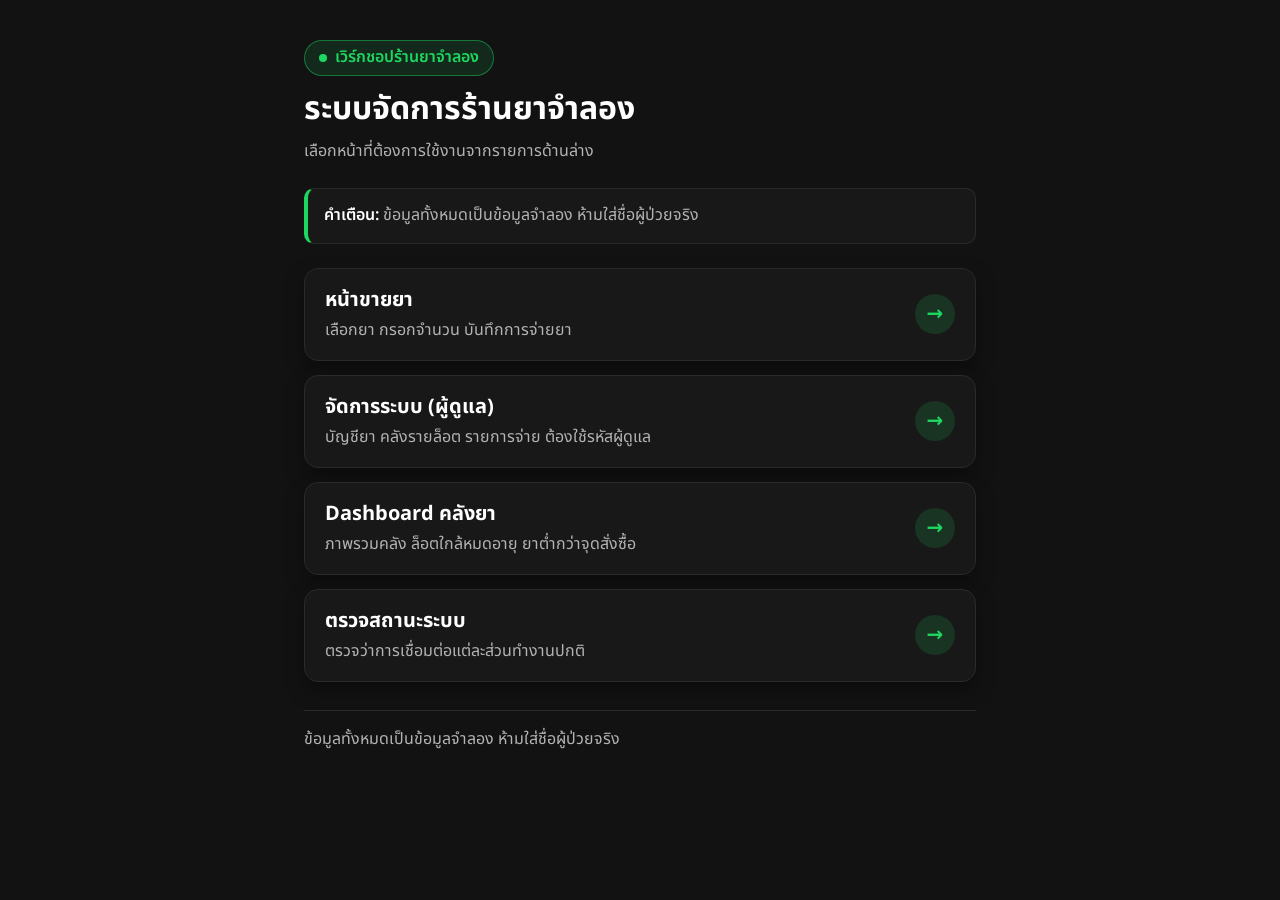
==== index.html @ 88358f25 "Add index, pos and admin pages for activity #4 index.html: home page with link array (pos, admin, da" ====
<!DOCTYPE html>
<html lang="th">
<head>
<meta charset="utf-8">
<meta name="viewport" content="width=device-width, initial-scale=1">
<title>ระบบร้านยาจำลอง · หน้าแรก</title>
<link rel="preconnect" href="https://fonts.googleapis.com">
<link rel="preconnect" href="https://fonts.gstatic.com" crossorigin>
<link href="https://fonts.googleapis.com/css2?family=Noto+Sans+Thai:wght@400;500;600;700&display=swap" rel="stylesheet">
<style>
  :root {
    --bg: #121212;
    --card: #181818;
    --card-hover: #222222;
    --sub: #1f1f1f;
    --line: #2a2a2a;
    --border: #383838;
    --text: #ffffff;
    --muted: #b3b3b3;
    --accent: #1ed760;
    --radius: 14px;
    --pill: 9999px;
    --shadow: 0 8px 20px rgba(0, 0, 0, 0.35);
  }

  * { box-sizing: border-box; }
  html, body { margin: 0; min-height: 100%; }

  body {
    background: var(--bg);
    color: var(--text);
    font-family: 'Noto Sans Thai', system-ui, sans-serif;
    font-size: 16px;
    line-height: 1.6;
  }

  .wrap {
    max-width: 720px;
    margin: 0 auto;
    padding: 28px 18px 48px;
  }

  header.hero {
    margin-bottom: 24px;
  }

  .eyebrow {
    display: inline-flex;
    align-items: center;
    gap: 8px;
    padding: 4px 14px;
    border-radius: var(--pill);
    background: rgba(30, 215, 96, 0.12);
    border: 1px solid rgba(30, 215, 96, 0.45);
    color: var(--accent);
    font-size: 16px;
    font-weight: 600;
    margin: 0 0 12px;
  }

  .eyebrow::before {
    content: "";
    width: 8px;
    height: 8px;
    border-radius: 50%;
    background: var(--accent);
  }

  h1 {
    margin: 0 0 8px;
    font-size: 28px;
    font-weight: 700;
    line-height: 1.35;
  }

  .subtitle {
    margin: 0;
    color: var(--muted);
    font-size: 16px;
  }

  .notice {
    margin: 18px 0 24px;
    padding: 14px 16px;
    background: var(--card);
    border: 1px solid var(--line);
    border-left: 4px solid var(--accent);
    border-radius: 10px;
    color: var(--muted);
    font-size: 16px;
  }

  .notice strong {
    color: var(--text);
    font-weight: 600;
  }

  nav.menu-list {
    display: flex;
    flex-direction: column;
    gap: 14px;
  }

  a.nav-btn {
    display: flex;
    align-items: center;
    justify-content: space-between;
    gap: 16px;
    min-height: 84px;
    padding: 18px 20px;
    background: var(--card);
    color: var(--text);
    text-decoration: none;
    border: 1px solid var(--line);
    border-radius: var(--radius);
    box-shadow: var(--shadow);
    transition: background-color 0.14s ease, border-color 0.14s ease, transform 0.08s ease;
  }

  a.nav-btn:hover {
    background: var(--card-hover);
    border-color: var(--accent);
  }

  a.nav-btn:active {
    transform: scale(0.99);
  }

  a.nav-btn:focus-visible {
    outline: 3px solid var(--accent);
    outline-offset: 3px;
    border-color: var(--accent);
    background: var(--card-hover);
  }

  .nav-text {
    display: flex;
    flex-direction: column;
    gap: 4px;
    min-width: 0;
  }

  .nav-title {
    font-size: 20px;
    font-weight: 700;
    line-height: 1.35;
    color: var(--text);
  }

  .nav-desc {
    font-size: 16px;
    color: var(--muted);
    line-height: 1.5;
  }

  .nav-arrow {
    flex-shrink: 0;
    display: inline-flex;
    align-items: center;
    justify-content: center;
    width: 40px;
    height: 40px;
    border-radius: var(--pill);
    background: rgba(30, 215, 96, 0.14);
    color: var(--accent);
    font-size: 20px;
    font-weight: 700;
    transition: background-color 0.14s ease, color 0.14s ease;
  }

  a.nav-btn:hover .nav-arrow,
  a.nav-btn:focus-visible .nav-arrow {
    background: var(--accent);
    color: #000000;
  }

  footer.foot {
    margin-top: 28px;
    padding-top: 16px;
    border-top: 1px solid var(--line);
    color: var(--muted);
    font-size: 16px;
  }

  @media (min-width: 640px) {
    .wrap { padding: 40px 24px 56px; }
    h1 { font-size: 32px; }
  }
</style>
</head>
<body>
  <main class="wrap">
    <header class="hero">
      <p class="eyebrow">เวิร์กชอปร้านยาจำลอง</p>
      <h1>ระบบจัดการร้านยาจำลอง</h1>
      <p class="subtitle">เลือกหน้าที่ต้องการใช้งานจากรายการด้านล่าง</p>
    </header>

    <p class="notice" role="note">
      <strong>คำเตือน:</strong> ข้อมูลทั้งหมดเป็นข้อมูลจำลอง ห้ามใส่ชื่อผู้ป่วยจริง
    </p>

    <nav id="menu" class="menu-list" aria-label="เมนูหลักของระบบร้านยา"></nav>

    <footer class="foot">
      ข้อมูลทั้งหมดเป็นข้อมูลจำลอง ห้ามใส่ชื่อผู้ป่วยจริง
    </footer>
  </main>

<script>
'use strict';

/* รายการปุ่มลิงก์หลักของระบบ — เพิ่มหรือลบหน้าได้ด้วยการแก้หนึ่งบรรทัด */
const LINKS = [
  { href: 'pos.html', title: 'หน้าขายยา', desc: 'เลือกยา กรอกจำนวน บันทึกการจ่ายยา' },
  { href: 'admin.html', title: 'จัดการระบบ (ผู้ดูแล)', desc: 'บัญชียา คลังรายล็อต รายการจ่าย ต้องใช้รหัสผู้ดูแล' },
  { href: 'dashboard.html', title: 'Dashboard คลังยา', desc: 'ภาพรวมคลัง ล็อตใกล้หมดอายุ ยาต่ำกว่าจุดสั่งซื้อ' },
  { href: 'status.html', title: 'ตรวจสถานะระบบ', desc: 'ตรวจว่าการเชื่อมต่อแต่ละส่วนทำงานปกติ' },
];

/* สร้างปุ่มลิงก์จากอาร์เรย์ LINKS ด้วย createElement และ textContent */
function renderMenu() {
  const menu = document.getElementById('menu');
  const fragment = document.createDocumentFragment();

  for (const item of LINKS) {
    const link = document.createElement('a');
    link.className = 'nav-btn';
    link.href = item.href;

    const textBox = document.createElement('span');
    textBox.className = 'nav-text';

    const title = document.createElement('span');
    title.className = 'nav-title';
    title.textContent = item.title;

    const desc = document.createElement('span');
    desc.className = 'nav-desc';
    desc.textContent = item.desc;

    const arrow = document.createElement('span');
    arrow.className = 'nav-arrow';
    arrow.setAttribute('aria-hidden', 'true');
    arrow.textContent = '→';

    textBox.append(title, desc);
    link.append(textBox, arrow);
    fragment.append(link);
  }

  menu.replaceChildren(fragment);
}

renderMenu();
</script>
</body>
</html>
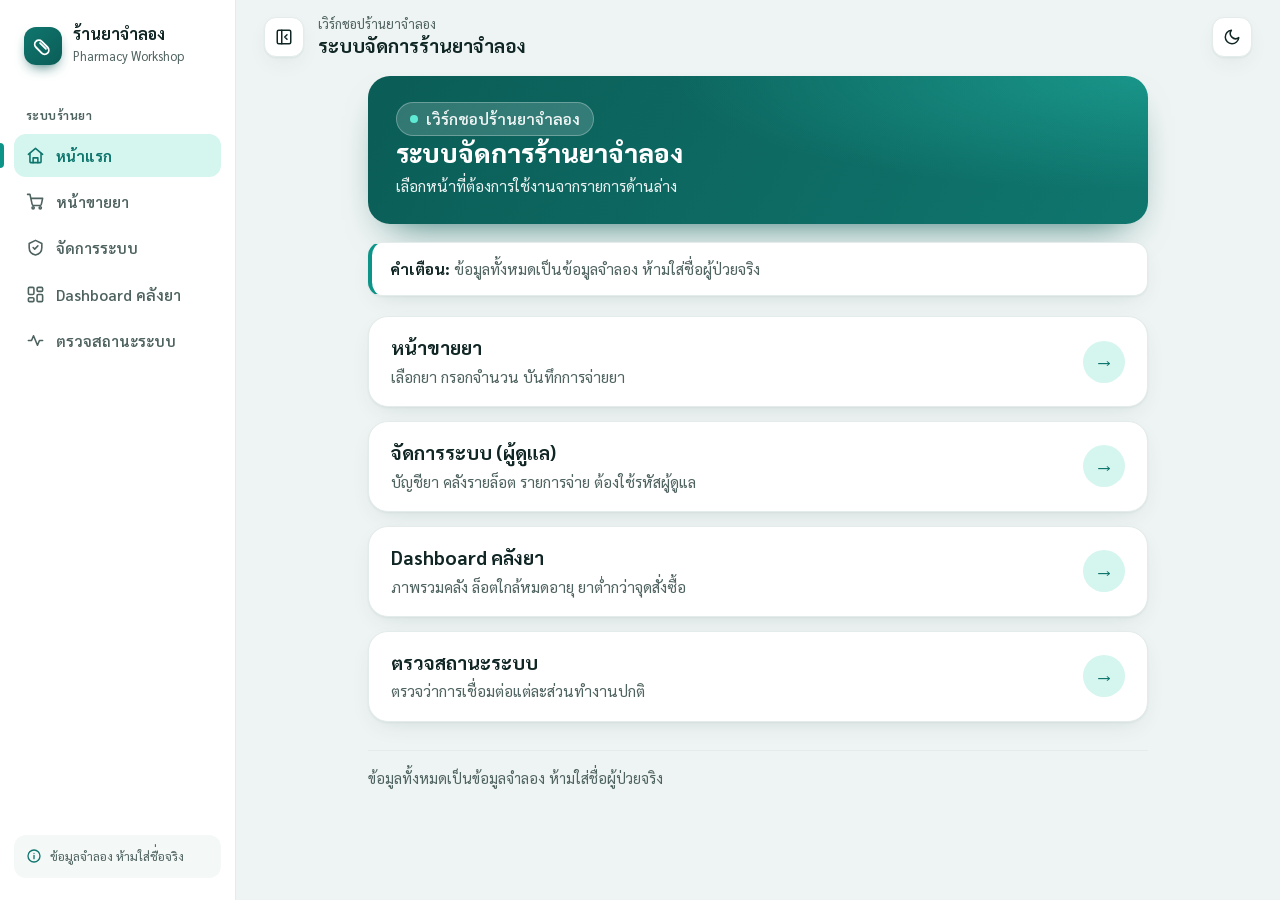
==== commit 966f89fe: "Unify all pages with the dashboard UI Shared assets/app-shell.css and app-shell.js (teal theme, side" ====
--- a/index.html
+++ b/index.html
@@ -6,54 +6,25 @@
 <title>ระบบร้านยาจำลอง · หน้าแรก</title>
 <link rel="preconnect" href="https://fonts.googleapis.com">
 <link rel="preconnect" href="https://fonts.gstatic.com" crossorigin>
-<link href="https://fonts.googleapis.com/css2?family=Noto+Sans+Thai:wght@400;500;600;700&display=swap" rel="stylesheet">
+<link href="https://fonts.googleapis.com/css2?family=Sarabun:wght@400;500;600;700;800&display=swap" rel="stylesheet">
+<link rel="stylesheet" href="assets/app-shell.css">
 <style>
-  :root {
-    --bg: #121212;
-    --card: #181818;
-    --card-hover: #222222;
-    --sub: #1f1f1f;
-    --line: #2a2a2a;
-    --border: #383838;
-    --text: #ffffff;
-    --muted: #b3b3b3;
-    --accent: #1ed760;
-    --radius: 14px;
-    --pill: 9999px;
-    --shadow: 0 8px 20px rgba(0, 0, 0, 0.35);
-  }
-
-  * { box-sizing: border-box; }
-  html, body { margin: 0; min-height: 100%; }
-
-  body {
-    background: var(--bg);
-    color: var(--text);
-    font-family: 'Noto Sans Thai', system-ui, sans-serif;
-    font-size: 16px;
-    line-height: 1.6;
-  }
-
   .wrap {
-    max-width: 720px;
+    max-width: 780px;
     margin: 0 auto;
-    padding: 28px 18px 48px;
-  }
-
-  header.hero {
-    margin-bottom: 24px;
+    padding: 4px 0 32px;
   }
 
   .eyebrow {
     display: inline-flex;
     align-items: center;
     gap: 8px;
-    padding: 4px 14px;
-    border-radius: var(--pill);
-    background: rgba(30, 215, 96, 0.12);
-    border: 1px solid rgba(30, 215, 96, 0.45);
-    color: var(--accent);
-    font-size: 16px;
+    padding: 4px 13px;
+    border-radius: 999px;
+    background: rgba(255, 255, 255, 0.16);
+    border: 1px solid rgba(255, 255, 255, 0.28);
+    color: #ffffff;
+    font-size: 14px;
     font-weight: 600;
     margin: 0 0 12px;
   }
@@ -63,36 +34,24 @@
     width: 8px;
     height: 8px;
     border-radius: 50%;
-    background: var(--accent);
-  }
-
-  h1 {
-    margin: 0 0 8px;
-    font-size: 28px;
-    font-weight: 700;
-    line-height: 1.35;
-  }
-
-  .subtitle {
-    margin: 0;
-    color: var(--muted);
-    font-size: 16px;
+    background: #5eead4;
   }
 
   .notice {
-    margin: 18px 0 24px;
-    padding: 14px 16px;
-    background: var(--card);
-    border: 1px solid var(--line);
-    border-left: 4px solid var(--accent);
-    border-radius: 10px;
-    color: var(--muted);
-    font-size: 16px;
+    margin: 0 0 20px;
+    padding: 14px 18px;
+    background: var(--surface);
+    border: 1px solid var(--border);
+    border-left: 4px solid var(--primary);
+    border-radius: 14px;
+    box-shadow: var(--shadow);
+    color: var(--text-2);
+    font-size: 15.5px;
   }
 
   .notice strong {
     color: var(--text);
-    font-weight: 600;
+    font-weight: 700;
   }
 
   nav.menu-list {
@@ -107,30 +66,30 @@
     justify-content: space-between;
     gap: 16px;
     min-height: 84px;
-    padding: 18px 20px;
-    background: var(--card);
+    padding: 18px 22px;
+    background: var(--surface);
     color: var(--text);
     text-decoration: none;
-    border: 1px solid var(--line);
-    border-radius: var(--radius);
+    border: 1px solid var(--border);
+    border-radius: 20px;
     box-shadow: var(--shadow);
-    transition: background-color 0.14s ease, border-color 0.14s ease, transform 0.08s ease;
+    transition: background-color 0.15s ease, border-color 0.15s ease, box-shadow 0.2s ease, transform 0.15s ease;
   }
 
   a.nav-btn:hover {
-    background: var(--card-hover);
-    border-color: var(--accent);
+    border-color: var(--primary);
+    box-shadow: var(--shadow-hover);
+    transform: translateY(-2px);
   }
 
   a.nav-btn:active {
-    transform: scale(0.99);
+    transform: translateY(0);
   }
 
   a.nav-btn:focus-visible {
-    outline: 3px solid var(--accent);
-    outline-offset: 3px;
-    border-color: var(--accent);
-    background: var(--card-hover);
+    outline: 2px solid var(--primary);
+    outline-offset: 2px;
+    border-color: var(--primary);
   }
 
   .nav-text {
@@ -141,15 +100,15 @@
   }
 
   .nav-title {
-    font-size: 20px;
+    font-size: 19px;
     font-weight: 700;
     line-height: 1.35;
     color: var(--text);
   }
 
   .nav-desc {
-    font-size: 16px;
-    color: var(--muted);
+    font-size: 15.5px;
+    color: var(--text-2);
     line-height: 1.5;
   }
 
@@ -158,54 +117,51 @@
     display: inline-flex;
     align-items: center;
     justify-content: center;
-    width: 40px;
-    height: 40px;
-    border-radius: var(--pill);
-    background: rgba(30, 215, 96, 0.14);
-    color: var(--accent);
+    width: 42px;
+    height: 42px;
+    border-radius: 999px;
+    background: var(--primary-soft);
+    color: var(--primary-text);
     font-size: 20px;
     font-weight: 700;
-    transition: background-color 0.14s ease, color 0.14s ease;
+    transition: background-color 0.15s ease, color 0.15s ease;
   }
 
   a.nav-btn:hover .nav-arrow,
   a.nav-btn:focus-visible .nav-arrow {
-    background: var(--accent);
-    color: #000000;
+    background: var(--btn-primary-bg);
+    color: var(--btn-primary-text);
   }
 
   footer.foot {
     margin-top: 28px;
     padding-top: 16px;
-    border-top: 1px solid var(--line);
-    color: var(--muted);
-    font-size: 16px;
-  }
-
-  @media (min-width: 640px) {
-    .wrap { padding: 40px 24px 56px; }
-    h1 { font-size: 32px; }
+    border-top: 1px solid var(--border);
+    color: var(--text-2);
+    font-size: 14.5px;
   }
 </style>
 </head>
-<body>
-  <main class="wrap">
-    <header class="hero">
+<body data-shell-title="ระบบจัดการร้านยาจำลอง" data-shell-crumb="เวิร์กชอปร้านยาจำลอง">
+  <main class="wrap" data-shell-content>
+    <header class="hero rise">
       <p class="eyebrow">เวิร์กชอปร้านยาจำลอง</p>
-      <h1>ระบบจัดการร้านยาจำลอง</h1>
+      <h2>ระบบจัดการร้านยาจำลอง</h2>
       <p class="subtitle">เลือกหน้าที่ต้องการใช้งานจากรายการด้านล่าง</p>
     </header>
 
-    <p class="notice" role="note">
+    <p class="notice rise" style="--d:60ms" role="note">
       <strong>คำเตือน:</strong> ข้อมูลทั้งหมดเป็นข้อมูลจำลอง ห้ามใส่ชื่อผู้ป่วยจริง
     </p>
 
-    <nav id="menu" class="menu-list" aria-label="เมนูหลักของระบบร้านยา"></nav>
+    <nav id="menu" class="menu-list rise" style="--d:120ms" aria-label="เมนูหลักของระบบร้านยา"></nav>
 
     <footer class="foot">
       ข้อมูลทั้งหมดเป็นข้อมูลจำลอง ห้ามใส่ชื่อผู้ป่วยจริง
     </footer>
   </main>
+
+<script src="assets/app-shell.js"></script>
 
 <script>
 'use strict';
--- a/assets/app-shell.css
+++ b/assets/app-shell.css
@@ -0,0 +1,560 @@
+/* =====================================================================
+   App Shell กลางของระบบร้านยาจำลอง (ต้นแบบจาก dashboard.html)
+   รองรับโหมดสว่างและโหมดมืด [data-theme="dark"] ผ่านเกณฑ์ WCAG AA
+   ===================================================================== */
+
+/* ===================== ตัวแปรสี (โหมดสว่าง) ===================== */
+:root {
+  --bg: #eef4f3;
+  --surface: #ffffff;
+  --surface-2: #f4f8f7;
+  --border: #e3ecea;
+  --input-border: #c5d6d3;
+  --text: #102624;
+  --text-2: #4e625f;
+  --primary: #0d9488;
+  --primary-2: #2dd4bf;
+  --primary-soft: #d5f5ef;
+  --primary-text: #0f766e;
+  --btn-primary-bg: #0f766e;
+  --btn-primary-hover: #0b5d57;
+  --btn-primary-text: #ffffff;
+  --track: #e8efee;
+  --danger: #b91c1c;
+  --danger-soft: #fee2e2;
+  --ok: #047857;
+  --ok-soft: #d1fae5;
+  --warn: #9a4708;
+  --warn-soft: #fef3c7;
+  --bad: #b91c1c;
+  --bad-soft: #fee2e2;
+  --info: #0369a1;
+  --info-soft: #e0f2fe;
+  --hero-1: #0b5d57;
+  --hero-2: #0f766e;
+  --hero-3: #2dd4bf;
+  --shadow: 0 1px 2px rgba(15, 60, 55, .05), 0 8px 24px -8px rgba(15, 60, 55, .12);
+  --shadow-hover: 0 2px 4px rgba(15, 60, 55, .06), 0 14px 32px -10px rgba(15, 60, 55, .22);
+  --k1: #d5f5ef; --k1i: #0f766e;
+  --k2: #dbeefe; --k2i: #0369a1;
+  --k3: #fdf0c8; --k3i: #9a4708;
+  --k4: #ece8fe; --k4i: #6d28d9;
+  color-scheme: light;
+}
+
+/* ===================== ตัวแปรสี (โหมดมืด) ===================== */
+:root[data-theme="dark"] {
+  --bg: #08100f;
+  --surface: #111c1b;
+  --surface-2: #162423;
+  --border: #213432;
+  --input-border: #304b48;
+  --text: #e7f2f0;
+  --text-2: #9ab2ae;
+  --primary: #2dd4bf;
+  --primary-2: #0f766e;
+  --primary-soft: #123f3b;
+  --primary-text: #5eead4;
+  --btn-primary-bg: #2dd4bf;
+  --btn-primary-hover: #5eead4;
+  --btn-primary-text: #06211e;
+  --track: #1c2e2c;
+  --danger: #fca5a5;
+  --danger-soft: #3b1414;
+  --ok: #6ee7b7;
+  --ok-soft: #0c3326;
+  --warn: #fcd34d;
+  --warn-soft: #3d2c08;
+  --bad: #fca5a5;
+  --bad-soft: #3b1414;
+  --info: #7dd3fc;
+  --info-soft: #0c3550;
+  --hero-1: #063b37;
+  --hero-2: #0b5e57;
+  --hero-3: #14b8a6;
+  --shadow: 0 1px 2px rgba(0, 0, 0, .35);
+  --shadow-hover: 0 8px 24px -8px rgba(0, 0, 0, .6);
+  --k1: #123f3b; --k1i: #5eead4;
+  --k2: #0c3550; --k2i: #7dd3fc;
+  --k3: #43300d; --k3i: #fcd34d;
+  --k4: #2c2056; --k4i: #c4b5fd;
+  color-scheme: dark;
+}
+
+/* ===================== พื้นฐาน ===================== */
+* { box-sizing: border-box; }
+html, body { margin: 0; min-height: 100%; }
+html { scroll-behavior: smooth; }
+body {
+  font-family: "Sarabun", system-ui, -apple-system, sans-serif;
+  background: var(--bg);
+  color: var(--text);
+  font-size: 16px;
+  line-height: 1.55;
+}
+button, input, select, textarea { font: inherit; color: inherit; }
+[hidden] { display: none !important; }
+.num { font-variant-numeric: tabular-nums; }
+
+@keyframes rise {
+  from { opacity: 0; transform: translateY(12px); }
+  to { opacity: 1; transform: none; }
+}
+.rise { animation: rise .45s cubic-bezier(.2, .7, .2, 1) both; animation-delay: var(--d, 0ms); }
+@media (prefers-reduced-motion: reduce) {
+  .rise { animation: none; }
+  html { scroll-behavior: auto; }
+}
+
+/* ===================== โครงหน้า: sidebar + เนื้อหา ===================== */
+.app {
+  display: grid;
+  grid-template-columns: 236px 1fr;
+  min-height: 100vh;
+  transition: grid-template-columns .25s cubic-bezier(.2, .7, .2, 1);
+}
+
+.sidebar {
+  background: var(--surface);
+  border-right: 1px solid var(--border);
+  padding: 22px 14px;
+  position: sticky;
+  top: 0;
+  height: 100vh;
+  display: flex;
+  flex-direction: column;
+  gap: 3px;
+  overflow-x: hidden;
+  overflow-y: auto;
+}
+
+.brand {
+  display: flex;
+  align-items: center;
+  gap: 11px;
+  padding: 2px 10px 22px;
+  white-space: nowrap;
+  text-decoration: none;
+  color: inherit;
+}
+.brand b { display: block; font-size: 16px; line-height: 1.2; color: var(--text); }
+.brand span { font-size: 12.5px; color: var(--text-2); }
+.brand-icon {
+  width: 38px;
+  height: 38px;
+  border-radius: 12px;
+  flex: none;
+  background: linear-gradient(135deg, var(--hero-2), var(--hero-1));
+  color: #ffffff;
+  display: grid;
+  place-items: center;
+  box-shadow: 0 6px 14px -6px var(--hero-1);
+}
+.brand-icon svg { width: 20px; height: 20px; }
+
+.nav-label {
+  font-size: 11.5px;
+  letter-spacing: .04em;
+  color: var(--text-2);
+  padding: 14px 12px 6px;
+  font-weight: 700;
+}
+
+.nav-link {
+  display: flex;
+  align-items: center;
+  gap: 11px;
+  padding: 10px 12px;
+  border-radius: 12px;
+  color: var(--text-2);
+  text-decoration: none;
+  font-weight: 600;
+  font-size: 15px;
+  position: relative;
+  white-space: nowrap;
+  transition: background .15s, color .15s;
+}
+.nav-link:hover { background: var(--surface-2); color: var(--text); }
+.nav-link:focus-visible { outline: 2px solid var(--primary); outline-offset: 1px; }
+.nav-link.active {
+  background: var(--primary-soft);
+  color: var(--primary-text);
+  font-weight: 700;
+}
+.nav-link.active::before {
+  content: "";
+  position: absolute;
+  left: -14px;
+  top: 9px;
+  bottom: 9px;
+  width: 4px;
+  border-radius: 0 4px 4px 0;
+  background: var(--primary);
+}
+.nav-link svg { width: 19px; height: 19px; flex: none; }
+
+.sidebar-foot {
+  margin-top: auto;
+  font-size: 12.5px;
+  color: var(--text-2);
+  display: flex;
+  gap: 8px;
+  align-items: center;
+  padding: 12px;
+  border-radius: 12px;
+  background: var(--surface-2);
+  white-space: nowrap;
+}
+.sidebar-foot svg { width: 16px; height: 16px; flex: none; color: var(--primary-text); }
+
+.main {
+  min-width: 0;
+  padding: 0 28px 48px;
+}
+
+/* ===================== แถบบน (topbar) ===================== */
+.topbar {
+  position: sticky;
+  top: 0;
+  z-index: 20;
+  background: var(--bg);
+  display: flex;
+  align-items: center;
+  gap: 14px;
+  padding: 16px 0 14px;
+}
+.topbar-title { min-width: 0; }
+.topbar .crumb { font-size: 13px; color: var(--text-2); line-height: 1.3; }
+.topbar h1 { font-size: 19px; margin: 0; line-height: 1.3; font-weight: 700; color: var(--text); }
+.topbar-end {
+  margin-left: auto;
+  display: flex;
+  align-items: center;
+  gap: 10px;
+  flex-wrap: wrap;
+}
+
+.icon-btn {
+  width: 40px;
+  height: 40px;
+  border-radius: 12px;
+  flex: none;
+  border: 1px solid var(--border);
+  background: var(--surface);
+  color: var(--text);
+  box-shadow: var(--shadow);
+  display: grid;
+  place-items: center;
+  cursor: pointer;
+  transition: color .15s, border-color .15s, background .15s;
+}
+.icon-btn:hover { color: var(--primary-text); border-color: var(--primary); }
+.icon-btn:focus-visible { outline: 2px solid var(--primary); outline-offset: 2px; }
+.icon-btn svg { width: 18px; height: 18px; }
+.menu-btn svg { transition: transform .25s; }
+
+/* ===================== ย่อ sidebar เหลือแต่ไอคอน (จอใหญ่) ===================== */
+.app.collapsed { grid-template-columns: 76px 1fr; }
+.app.collapsed .brand { padding: 2px 5px 22px; }
+.app.collapsed .brand > div:last-child,
+.app.collapsed .nav-link .lbl,
+.app.collapsed .sidebar-foot span { display: none; }
+.app.collapsed .nav-label { font-size: 0; padding: 12px 0 4px; }
+.app.collapsed .nav-label::after {
+  content: "";
+  display: block;
+  height: 1px;
+  margin: 0 10px;
+  background: var(--border);
+}
+.app.collapsed .nav-link { justify-content: center; padding: 10px 0; }
+.app.collapsed .sidebar-foot { justify-content: center; padding: 12px 0; }
+.app.collapsed .menu-btn svg { transform: scaleX(-1); }
+.app.collapsed .sidebar { overflow: visible; z-index: 30; }
+.app.collapsed .nav-link[data-tip]:hover::after {
+  content: attr(data-tip);
+  position: absolute;
+  left: calc(100% + 12px);
+  top: 50%;
+  transform: translateY(-50%);
+  background: var(--text);
+  color: var(--surface);
+  font-size: 12.5px;
+  font-weight: 600;
+  padding: 5px 10px;
+  border-radius: 8px;
+  white-space: nowrap;
+  pointer-events: none;
+  z-index: 60;
+  box-shadow: var(--shadow-hover);
+}
+
+/* ===================== Scrim และ Drawer บนมือถือ ===================== */
+.scrim {
+  position: fixed;
+  inset: 0;
+  background: rgba(5, 20, 18, .42);
+  backdrop-filter: blur(2px);
+  opacity: 0;
+  pointer-events: none;
+  transition: opacity .2s;
+  z-index: 40;
+}
+.scrim.show { opacity: 1; pointer-events: auto; }
+
+@media (max-width: 820px) {
+  .app { grid-template-columns: 1fr; }
+  .sidebar {
+    position: fixed;
+    left: 0;
+    top: 0;
+    z-index: 45;
+    width: 256px;
+    transform: translateX(-100%);
+    transition: transform .25s cubic-bezier(.2, .7, .2, 1);
+  }
+  .sidebar.show { transform: none; box-shadow: var(--shadow-hover); }
+  .app.collapsed { grid-template-columns: 1fr; }
+  .app.collapsed .sidebar { overflow-y: auto; }
+  .app.collapsed .brand { padding: 2px 10px 22px; }
+  .app.collapsed .brand > div:last-child,
+  .app.collapsed .sidebar-foot span { display: block; }
+  .app.collapsed .nav-link .lbl { display: inline; }
+  .app.collapsed .nav-label { font-size: 11.5px; padding: 14px 12px 6px; }
+  .app.collapsed .nav-label::after { display: none; }
+  .app.collapsed .nav-link { justify-content: flex-start; padding: 10px 12px; }
+  .app.collapsed .sidebar-foot { justify-content: flex-start; padding: 12px; }
+  .app.collapsed .menu-btn svg { transform: none; }
+  .app.collapsed .nav-link[data-tip]:hover::after { display: none; }
+  .main { padding: 0 16px 36px; }
+  .topbar { flex-wrap: wrap; gap: 10px; }
+  .topbar-end { margin-left: auto; }
+}
+
+/* ===================== Hero ===================== */
+.hero {
+  position: relative;
+  overflow: hidden;
+  border-radius: 22px;
+  padding: 26px 28px;
+  margin-bottom: 18px;
+  background:
+    radial-gradient(110% 140% at 100% 0%, color-mix(in srgb, var(--hero-3) 35%, transparent) 0%, transparent 55%),
+    linear-gradient(120deg, var(--hero-1) 0%, var(--hero-2) 100%);
+  color: #ffffff;
+  box-shadow: 0 18px 40px -22px var(--hero-1);
+}
+.hero h2 { margin: 0 0 6px; font-size: 26px; font-weight: 800; line-height: 1.25; }
+.hero p { margin: 0; color: rgba(255, 255, 255, .92); font-size: 15.5px; }
+
+/* ===================== การ์ด ===================== */
+.card {
+  background: var(--surface);
+  border: 1px solid var(--border);
+  border-radius: 20px;
+  box-shadow: var(--shadow);
+  padding: 20px 22px;
+  min-width: 0;
+}
+.card-head {
+  display: flex;
+  align-items: center;
+  justify-content: space-between;
+  gap: 12px;
+  flex-wrap: wrap;
+  margin-bottom: 14px;
+}
+.card-head h2 { font-size: 18px; font-weight: 700; margin: 0; line-height: 1.35; }
+.card .hint { color: var(--text-2); font-size: 14px; margin: 2px 0 0; }
+
+/* ===================== แท็กวันอ้างอิง ===================== */
+.asof-pill {
+  display: inline-flex;
+  align-items: center;
+  gap: 6px;
+  margin: 0;
+  padding: 7px 14px;
+  border-radius: 999px;
+  background: var(--surface);
+  border: 1px solid var(--border);
+  box-shadow: var(--shadow);
+  color: var(--text-2);
+  font-size: 14px;
+  white-space: nowrap;
+}
+.asof-pill strong,
+.asof-pill b { color: var(--text); font-weight: 700; }
+
+/* ===================== ปุ่ม ===================== */
+.btn {
+  display: inline-flex;
+  align-items: center;
+  justify-content: center;
+  gap: 8px;
+  font: inherit;
+  font-size: 15px;
+  font-weight: 600;
+  line-height: 1.4;
+  border-radius: 12px;
+  padding: 9px 18px;
+  min-height: 42px;
+  border: 1px solid var(--input-border);
+  background: var(--surface);
+  color: var(--text);
+  cursor: pointer;
+  text-decoration: none;
+  white-space: nowrap;
+  transition: transform .08s ease, background-color .15s ease, border-color .15s ease, color .15s ease;
+}
+.btn:hover:not(:disabled) {
+  background: var(--surface-2);
+  border-color: var(--primary);
+  color: var(--primary-text);
+}
+.btn:active:not(:disabled) { transform: scale(.98); }
+.btn:focus-visible { outline: 2px solid var(--primary); outline-offset: 2px; }
+.btn:disabled { opacity: .48; cursor: not-allowed; }
+
+.btn.primary {
+  background: var(--btn-primary-bg);
+  color: var(--btn-primary-text);
+  border-color: transparent;
+}
+.btn.primary:hover:not(:disabled) {
+  background: var(--btn-primary-hover);
+  color: var(--btn-primary-text);
+  border-color: transparent;
+}
+
+.btn.secondary {
+  background: var(--surface);
+  color: var(--text);
+  border-color: var(--input-border);
+}
+.btn.secondary:hover:not(:disabled) {
+  background: var(--surface-2);
+  border-color: var(--primary);
+  color: var(--primary-text);
+}
+
+.btn.danger {
+  background: var(--bad-soft);
+  color: var(--bad);
+  border-color: color-mix(in srgb, var(--bad) 45%, transparent);
+}
+.btn.danger:hover:not(:disabled) {
+  background: var(--bad-soft);
+  color: var(--bad);
+  border-color: var(--bad);
+}
+
+.btn.sm {
+  padding: 5px 12px;
+  min-height: 34px;
+  font-size: 14px;
+  border-radius: 10px;
+}
+
+/* ===================== ช่องกรอกและฟอร์ม ===================== */
+label {
+  font-size: 14.5px;
+  font-weight: 600;
+  color: var(--text-2);
+}
+
+input[type="text"],
+input[type="password"],
+input[type="number"],
+input[type="date"],
+input[type="search"],
+select,
+textarea {
+  font: inherit;
+  font-size: 15.5px;
+  color: var(--text);
+  background: var(--surface);
+  border: 1px solid var(--input-border);
+  border-radius: 12px;
+  padding: 8px 13px;
+  min-height: 44px;
+  transition: border-color .15s ease, box-shadow .15s ease;
+}
+
+textarea { resize: vertical; min-height: 76px; width: 100%; }
+select { cursor: pointer; }
+input::placeholder,
+textarea::placeholder { color: var(--text-2); opacity: .78; }
+
+input:focus-visible,
+select:focus-visible,
+textarea:focus-visible {
+  outline: 2px solid var(--primary);
+  outline-offset: 1px;
+  border-color: var(--primary);
+}
+
+/* ===================== ตาราง ===================== */
+.table-wrap {
+  overflow: auto;
+  border: 1px solid var(--border);
+  border-radius: 14px;
+  background: var(--surface);
+}
+table {
+  width: 100%;
+  border-collapse: separate;
+  border-spacing: 0;
+  font-size: 15px;
+}
+thead th {
+  position: sticky;
+  top: 0;
+  z-index: 1;
+  background: var(--surface-2);
+  color: var(--text-2);
+  font-weight: 700;
+  font-size: 14px;
+  text-align: left;
+  padding: 11px 13px;
+  border-bottom: 1px solid var(--border);
+  white-space: nowrap;
+}
+tbody td {
+  padding: 10px 13px;
+  border-bottom: 1px solid var(--border);
+  vertical-align: top;
+}
+tbody tr:hover td { background: var(--surface-2); }
+tbody tr:last-child td { border-bottom: none; }
+th.num, td.num {
+  text-align: right;
+  font-variant-numeric: tabular-nums;
+  white-space: nowrap;
+}
+
+/* ===================== ป้ายสถานะ ===================== */
+.st,
+.badge {
+  display: inline-flex;
+  align-items: center;
+  gap: 6px;
+  padding: 2px 10px;
+  border-radius: 999px;
+  font-size: 13.5px;
+  font-weight: 700;
+  white-space: nowrap;
+}
+.st::before,
+.badge::before {
+  content: "";
+  width: 7px;
+  height: 7px;
+  border-radius: 50%;
+  background: currentColor;
+  flex-shrink: 0;
+}
+.st.ok, .badge.ok { background: var(--ok-soft); color: var(--ok); }
+.st.warn, .badge.warn, .badge.low { background: var(--warn-soft); color: var(--warn); }
+.st.bad, .badge.bad { background: var(--bad-soft); color: var(--bad); }
+.st.info, .badge.info { background: var(--info-soft); color: var(--info); }
+.st.mute, .badge.mute { background: var(--surface-2); color: var(--text-2); }
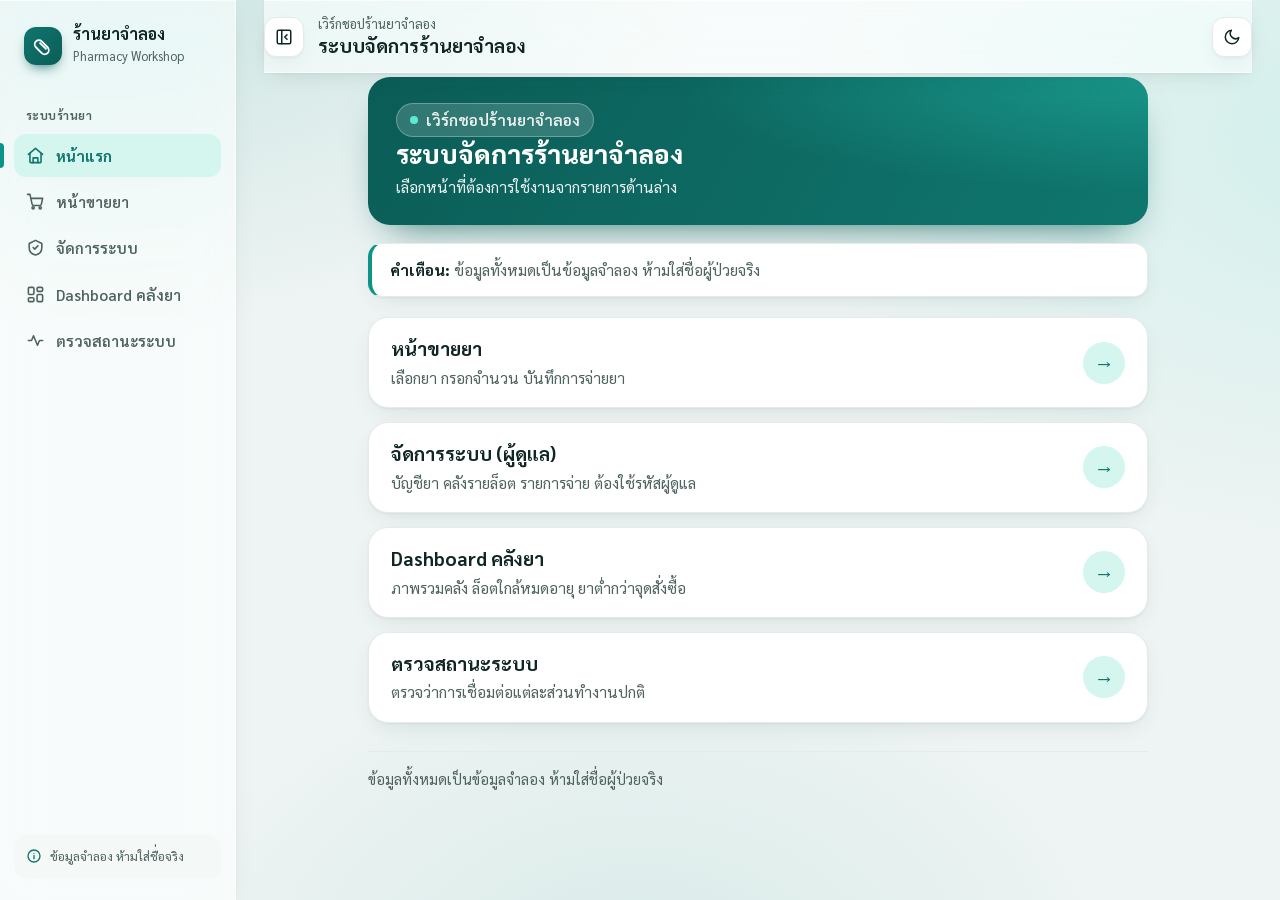
==== commit 1438731e: "Add Apple-style frosted glass layer to all pages assets/glass.css makes cards, sidebar and topbar tr" ====
--- a/index.html
+++ b/index.html
@@ -141,6 +141,7 @@
     font-size: 14.5px;
   }
 </style>
+<link rel="stylesheet" href="assets/glass.css">
 </head>
 <body data-shell-title="ระบบจัดการร้านยาจำลอง" data-shell-crumb="เวิร์กชอปร้านยาจำลอง">
   <main class="wrap" data-shell-content>
--- a/assets/glass.css
+++ b/assets/glass.css
@@ -0,0 +1,74 @@
+/* =====================================================================
+   glass.css : ชั้นกระจกฝ้าแบบ Apple ใช้ร่วมทุกหน้า
+   ใช้สีเดิมจากตัวแปร (--bg, --surface, --primary ...) ไม่กำหนดสีใหม่
+   แค่ทำพื้นผิวให้โปร่งแสง + เบลอ + ขอบแสงบาง ๆ
+   โหลดไฟล์นี้หลังสไตล์ของหน้าเสมอ
+   ===================================================================== */
+:root {
+  --glass-alpha: 62%;
+  --glass-blur: blur(22px) saturate(170%);
+  --glass-edge: rgba(255, 255, 255, .55);
+  --glass-shine: inset 0 1px 0 rgba(255, 255, 255, .65);
+}
+:root[data-theme="dark"] {
+  --glass-alpha: 58%;
+  --glass-edge: rgba(255, 255, 255, .09);
+  --glass-shine: inset 0 1px 0 rgba(255, 255, 255, .06);
+}
+
+/* พื้นหลังมีแสงสีจาง ๆ จากสีหลักเดิม เพื่อให้เห็นความเป็นกระจก */
+body {
+  background:
+    radial-gradient(900px 600px at 8% -10%, color-mix(in srgb, var(--primary) 18%, transparent), transparent 70%),
+    radial-gradient(800px 600px at 105% 15%, color-mix(in srgb, var(--primary-2, var(--primary)) 14%, transparent), transparent 70%),
+    radial-gradient(700px 500px at 50% 110%, color-mix(in srgb, var(--primary) 10%, transparent), transparent 70%),
+    var(--bg);
+  background-attachment: fixed;
+}
+
+/* พื้นผิวกระจก */
+.sidebar,
+.topbar,
+.card,
+.kpi,
+.filters,
+.section-tabs,
+.alert-strip,
+.seg {
+  background: color-mix(in srgb, var(--surface) var(--glass-alpha), transparent);
+  -webkit-backdrop-filter: var(--glass-blur);
+  backdrop-filter: var(--glass-blur);
+  border-color: var(--glass-edge);
+  box-shadow: var(--glass-shine), var(--shadow, 0 8px 24px -8px rgba(0, 0, 0, .15));
+}
+.sidebar { border-right: 1px solid var(--glass-edge); }
+.topbar { border-bottom: 1px solid var(--glass-edge); }
+.card, .kpi, .filters, .section-tabs { border: 1px solid var(--glass-edge); }
+
+/* ช่องกรอกและตารางเป็นกระจกบางกว่า */
+input:not([type="checkbox"]):not([type="radio"]),
+select,
+textarea {
+  background: color-mix(in srgb, var(--surface) 72%, transparent);
+  -webkit-backdrop-filter: blur(12px);
+  backdrop-filter: blur(12px);
+}
+thead th {
+  background: color-mix(in srgb, var(--surface-2, var(--surface)) 80%, transparent);
+  -webkit-backdrop-filter: blur(12px);
+  backdrop-filter: blur(12px);
+}
+
+/* เบราว์เซอร์ที่ไม่รองรับการเบลอ หรือผู้ใช้ตั้งค่าลดความโปร่งใส ให้กลับเป็นพื้นทึบตามเดิม */
+@supports not ((backdrop-filter: blur(1px)) or (-webkit-backdrop-filter: blur(1px))) {
+  .sidebar, .topbar, .card, .kpi, .filters, .section-tabs, .alert-strip, .seg { background: var(--surface); }
+}
+@media (prefers-reduced-transparency: reduce) {
+  .sidebar, .topbar, .card, .kpi, .filters, .section-tabs, .alert-strip, .seg,
+  input, select, textarea, thead th {
+    background: var(--surface);
+    -webkit-backdrop-filter: none;
+    backdrop-filter: none;
+  }
+  body { background: var(--bg); }
+}
